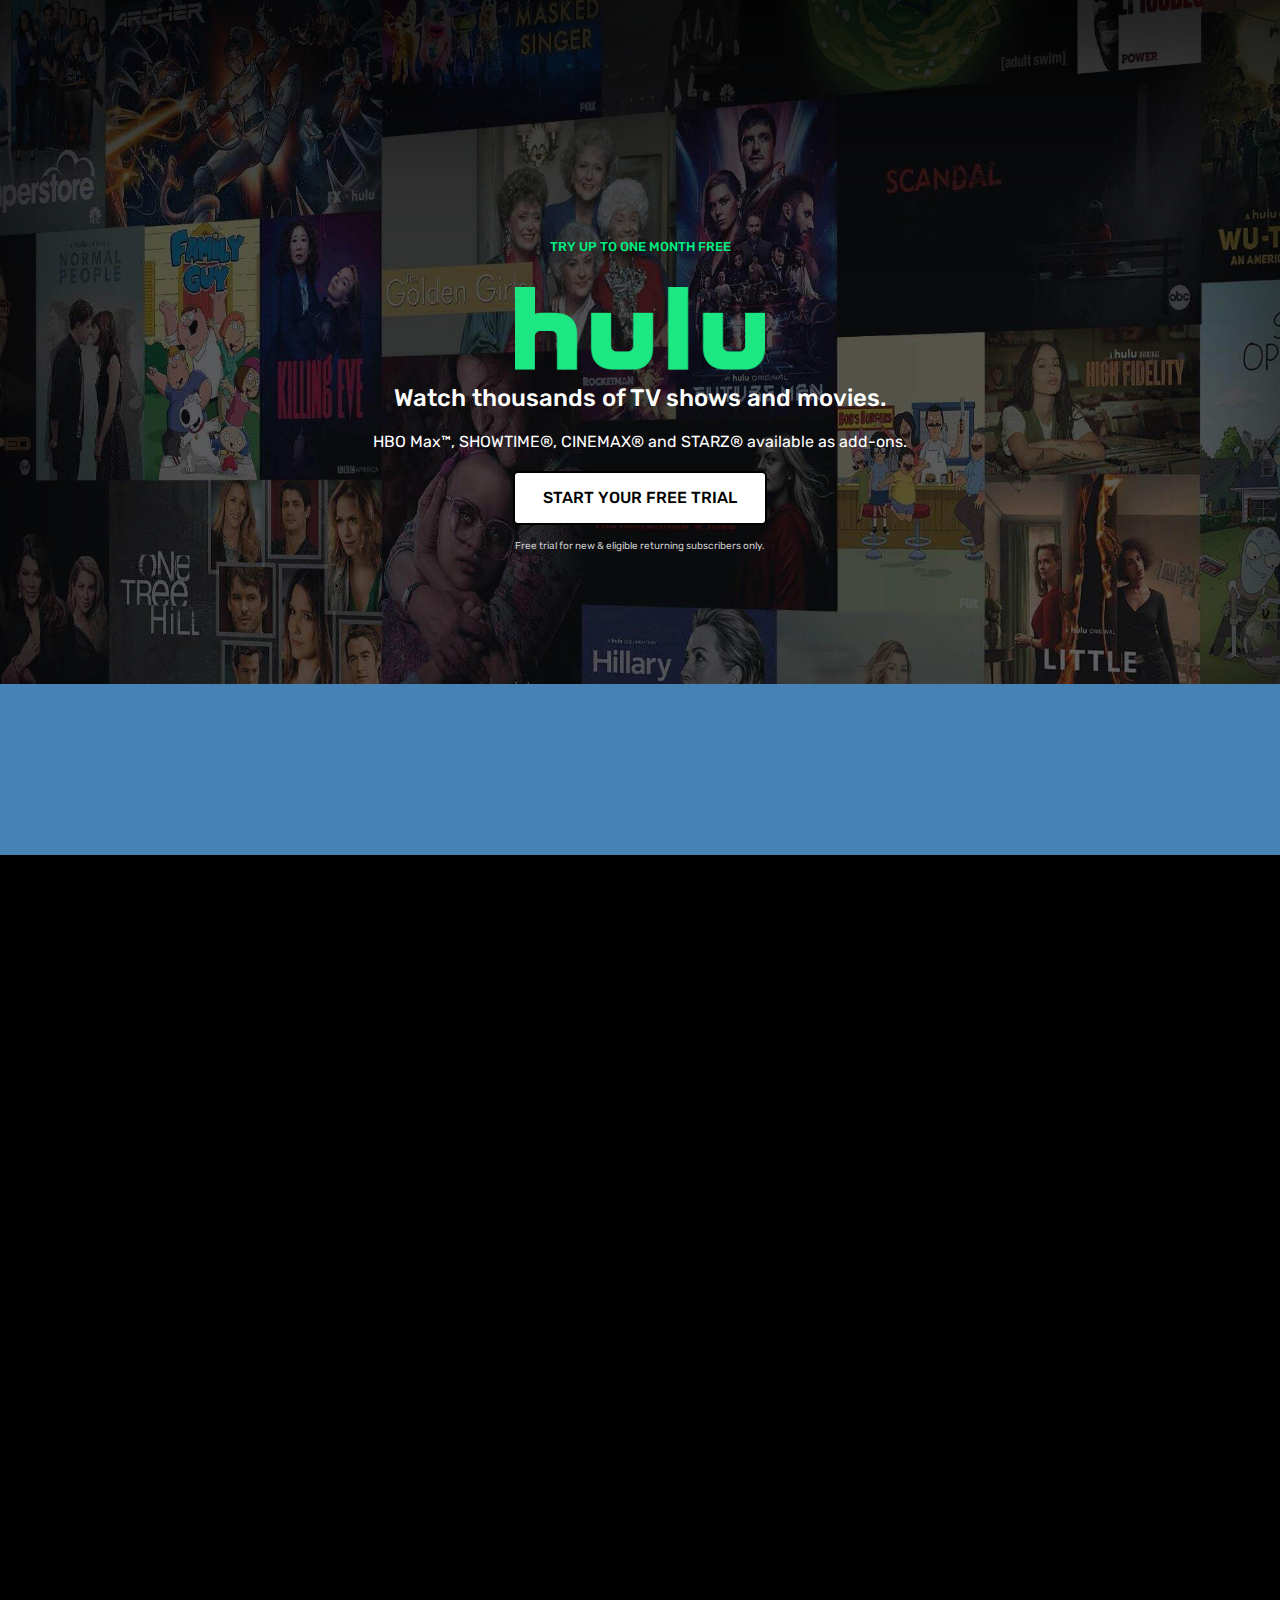
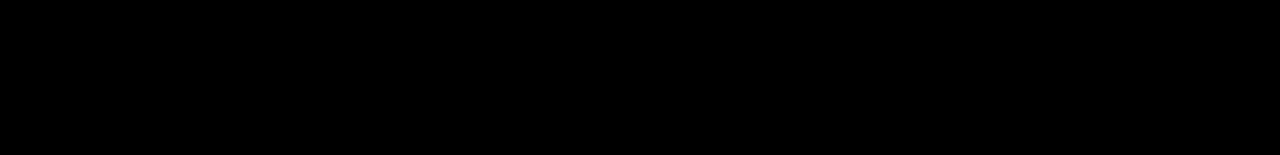
==== hulu.html @ af76e151 "adding the first page" ====
<!DOCTYPE html>
<html lang="en">

<head>
    <meta charset="UTF-8">
    <meta http-equiv="X-UA-Compatible" content="IE=edge">
    <meta name="viewport" content="width=device-width, initial-scale=1.0">
    <title>hulu</title>
    <link rel="stylesheet" href="styling.css">

</head>

<body>
    <!-- Body
    FONT FAMILY    Rubik, sans-serif
    FONT SIZE    16px
    FONT STYLE    normal
    FONT HEIGHT    27.2px
    COLOR    #ffffff 


    Header 3
    FONT FAMILY
    Rubik, sans-serif
    FONT SIZE    26px
    FONT STYLE    normal
    FONT HEIGHT    44.2px
    COLOR    #ffffff

    Header 4
    FONT FAMILY    Rubik, sans-serif
    FONT SIZE    13px
    FONT STYLE    normal
    FONT HEIGHT    22.1px-->


    <div class="startpage">
        <div class="main-container">
            <div class="start-initial-text">TRY UP TO ONE MONTH FREE</div>
            <div class="brand"></div>

            <div class="start-desc-text1">
                Watch thousands of TV shows and movies.
            </div>

            <div class="start-desc-text2">HBO Max™, SHOWTIME®, CINEMAX® and STARZ® available as add-ons.</div>

            <div class="sign-but">START YOUR FREE TRIAL</div>

            <div class="sign-desc">Free trial for new & eligible returning subscribers only.</div>
        </div>
        <div class="get-bundle"></div>
    </div>
    <main>
        <section>

        </section>
    </main>
</body>

</html>
---- styling.css ----
@import url("https://fonts.googleapis.com/css2?family=Rubik:wght@400;500;700;900&display=swap");
:root {
  /* background-colors */
  --darkgrayblue: #4682b4;
  --verydarkgray: #333333;
  --lightgray: #cccccc;
  --green: #00ed82;

  /* text-colors */
  --hoverstate: #ebedf2;
  --font: Rubik, sans-serif;
  /* need to fix the font still */
}

* {
  margin: 0;
  padding: 0;
  font-family: var(--font);
}

/*start page*/
.startpage,
.main-container,
.sign-but {
  display: flex;
  justify-content: center;
  align-items: center;
  flex-direction: column;
  color: white;
}

.startpage {
  height: 95vh;
  background: url(images/header.jpg);
  background-size: cover;
  background-repeat: no-repeat;
  box-shadow: inset 0 100px 150px rgba(0, 0, 0, 0.7);
  position: relative;
}

.main-container {
  /* border: 2px solid white; */
  height: 75%;
  margin: 10px 0 50px 0;
  justify-content: center;
  transform: translateY(-20px);
}

.start-initial-text {
  color: var(--green);
  font-size: 13px;
  margin: 15px;
  font-weight: 500;
}

.brand {
  background-image: url(images/logo.png);
  background-size: contain;
  background-repeat: no-repeat;
  background-position: center;
  height: 100px;
  width: 250px;
  margin: 10px 0 0 0;
  /* border: 2px solid white; */
}

.start-desc-text1 {
  font-size: 1.5rem;
  font-weight: 500;
  margin: 5px 0 20px 0;
  font-size: 16pxpx;
}

.get-bundle {
  position: absolute;
  width: 100%;
  bottom: 0;
  height: 20%;
  background-color: var(--darkgrayblue);
}

.sign-but {
  background-color: white;
  height: 50px;
  width: 250px;
  border: 2px solid black;
  z-index: 2;
  margin: 20px 0 15px 0;
  border-radius: 5px;
  color: black;
  font-weight: 500;
  cursor: pointer;
}
.sign-but:hover {
  background-color: var(--hoverstate);
}
.sign-desc {
  font-size: 10px;
  color: var(--lightgray);
}

/* ---------start page done------------- */
section {
  height: 100vh;
  background-color: black;
}
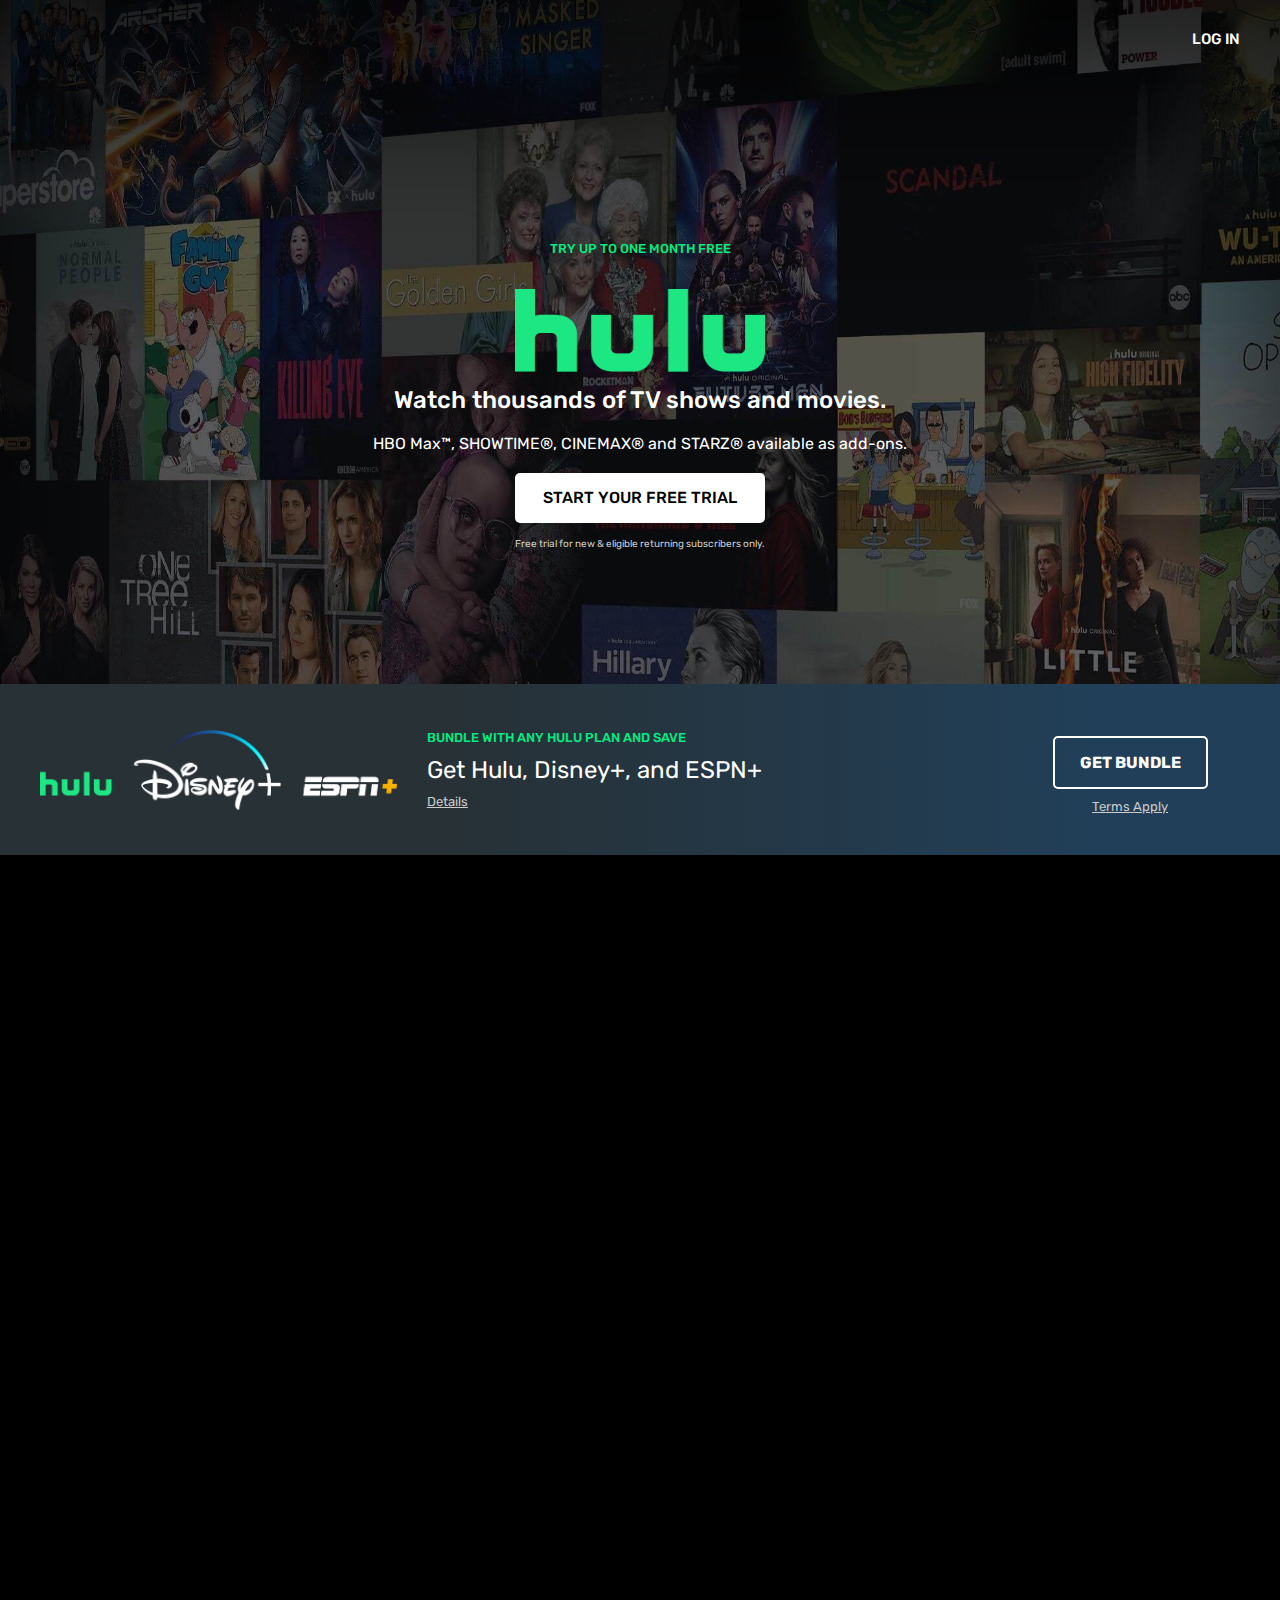
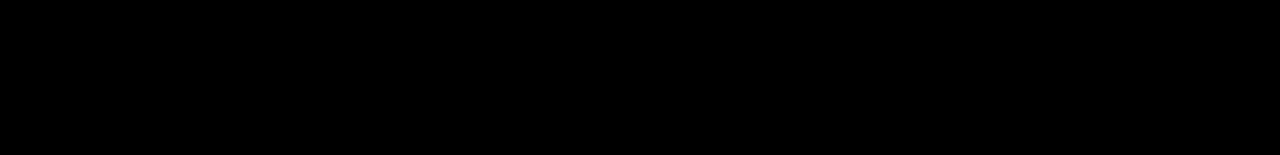
==== commit 4896fd6f: "adding first page" ====
--- a/hulu.html
+++ b/hulu.html
@@ -35,8 +35,11 @@
 
 
     <div class="startpage">
+
+        <div class="login">LOG IN</div>
+
         <div class="main-container">
-            <div class="start-initial-text">TRY UP TO ONE MONTH FREE</div>
+            <div class="start-initial-text green">TRY UP TO ONE MONTH FREE</div>
             <div class="brand"></div>
 
             <div class="start-desc-text1">
@@ -49,7 +52,24 @@
 
             <div class="sign-desc">Free trial for new & eligible returning subscribers only.</div>
         </div>
-        <div class="get-bundle"></div>
+        <div class="get-bundle">
+            <div class="get-bundle--left">
+                <img src="images/logos.png">
+                <div class="get-bundle--left-text">
+                    <div class="green">BUNDLE WITH ANY HULU PLAN AND SAVE</div>
+                    Get Hulu, Disney+, and ESPN+
+                    <a href="#" target="_blank">Details</a>
+                </div>
+
+
+            </div>
+
+            <div class="get-bundle--right">
+                <div class="get-bundle--button">GET BUNDLE</div>
+                <a href="http://" target="_blank">Terms Apply</a>
+            </div>
+
+        </div>
     </div>
     <main>
         <section>
--- a/styling.css
+++ b/styling.css
@@ -1,14 +1,17 @@
 @import url("https://fonts.googleapis.com/css2?family=Rubik:wght@400;500;700;900&display=swap");
 :root {
-  /* background-colors */
+  /* text-colors */
   --darkgrayblue: #4682b4;
   --verydarkgray: #333333;
   --lightgray: #cccccc;
   --green: #00ed82;
 
-  /* text-colors */
+  /* background-colors */
   --hoverstate: #ebedf2;
   --font: Rubik, sans-serif;
+  --offblack: #151516;
+  --offwhite: #ebedf2;
+  --lightoffwhite: #f7f7f9;
   /* need to fix the font still */
 }
 
@@ -37,16 +40,25 @@
   box-shadow: inset 0 100px 150px rgba(0, 0, 0, 0.7);
   position: relative;
 }
+.login {
+  position: absolute;
+  right: 0;
+  top: 0;
+  color: white;
+  font-size: 15px;
+  padding: 10px;
+  font-weight: 500;
+  margin: 20px 30px;
+}
 
 .main-container {
-  /* border: 2px solid white; */
   height: 75%;
   margin: 10px 0 50px 0;
   justify-content: center;
   transform: translateY(-20px);
 }
 
-.start-initial-text {
+.green {
   color: var(--green);
   font-size: 13px;
   margin: 15px;
@@ -61,36 +73,30 @@
   height: 100px;
   width: 250px;
   margin: 10px 0 0 0;
-  /* border: 2px solid white; */
 }
 
 .start-desc-text1 {
   font-size: 1.5rem;
   font-weight: 500;
   margin: 5px 0 20px 0;
-  font-size: 16pxpx;
-}
-
-.get-bundle {
-  position: absolute;
-  width: 100%;
-  bottom: 0;
-  height: 20%;
-  background-color: var(--darkgrayblue);
+  /* font-size: 16px; */
 }
 
 .sign-but {
   background-color: white;
   height: 50px;
   width: 250px;
-  border: 2px solid black;
+  /* border: 2px solid black; */
+  color: var(--verydarkgray);
   z-index: 2;
   margin: 20px 0 15px 0;
   border-radius: 5px;
   color: black;
   font-weight: 500;
   cursor: pointer;
+  transition: all 200ms;
 }
+
 .sign-but:hover {
   background-color: var(--hoverstate);
 }
@@ -99,7 +105,76 @@
   color: var(--lightgray);
 }
 
+.get-bundle {
+  position: absolute;
+  width: 100%;
+  bottom: 0;
+  height: 20%;
+
+  background: var(--offblack);
+  background: linear-gradient(90deg, rgb(39, 49, 54) 35%, rgb(33, 63, 88) 85%);
+  display: flex;
+  justify-content: space-between;
+  /* justify-content: space-evenly; */
+  align-items: center;
+}
+
+.get-bundle--left {
+  display: flex;
+  justify-content: center;
+  align-items: center;
+  padding: 0 20px;
+}
+
+.get-bundle--left-text {
+  /* border: 3px solid white; */
+  display: flex;
+  justify-content: space-evenly;
+  flex-direction: column;
+  height: 100px;
+  font-size: 24px;
+  padding: 0 10px;
+}
+.get-bundle--left .green {
+  margin: 0;
+}
+a {
+  font-size: 13px;
+  text-decoration: underline;
+  color: var(--lightgray);
+}
+.get-bundle--left img {
+  height: 80px;
+  margin: 0 20px;
+}
+.get-bundle--right,
+.get-bundle--button {
+  display: flex;
+  justify-content: center;
+  align-items: center;
+}
+
+.get-bundle--right {
+  height: 100px;
+  width: 300px;
+  flex-direction: column;
+}
+.get-bundle--button {
+  border: 2px solid white;
+  color: white;
+  border-radius: 5px;
+  font-weight: 700;
+  margin: 10px 0;
+  padding: 15px 25px;
+  transition: all 200ms;
+}
+.get-bundle--button:hover {
+  color: black;
+  font-weight: 700;
+  background-color: white;
+}
 /* ---------start page done------------- */
+
 section {
   height: 100vh;
   background-color: black;
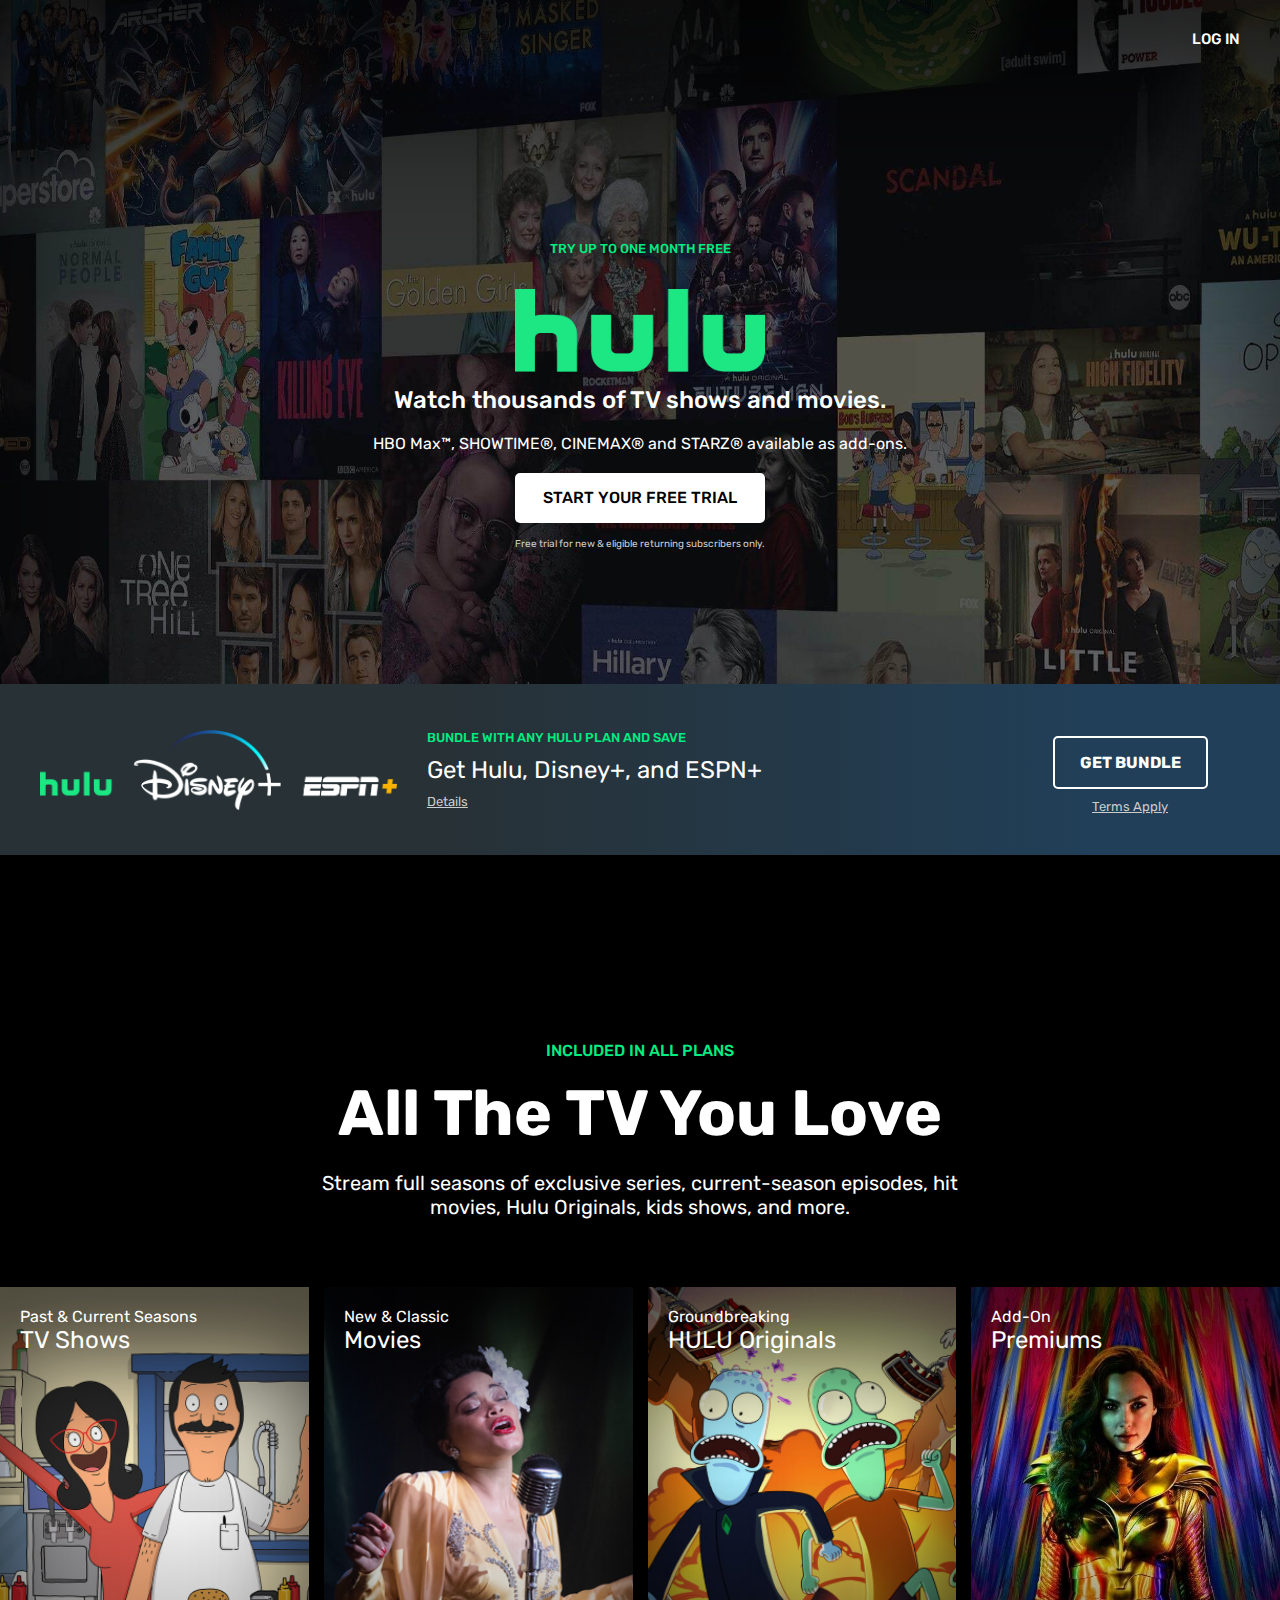
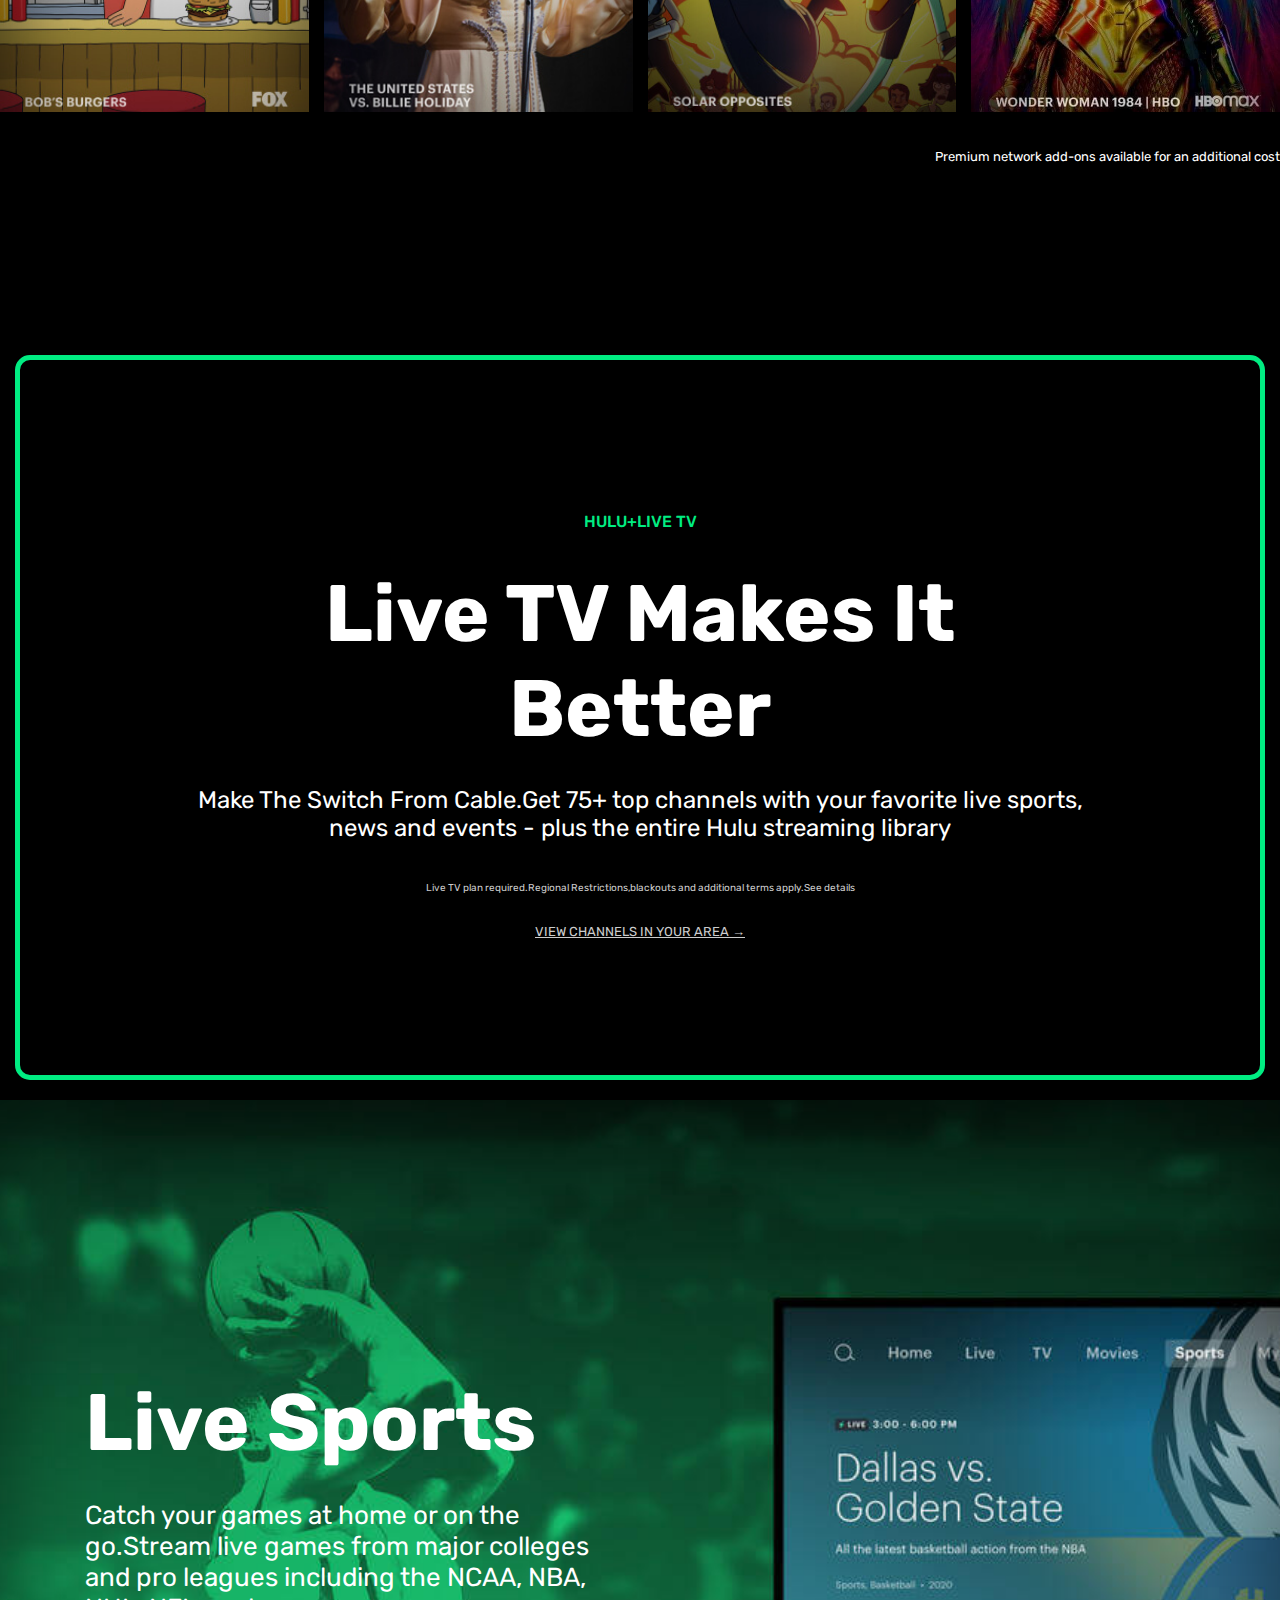
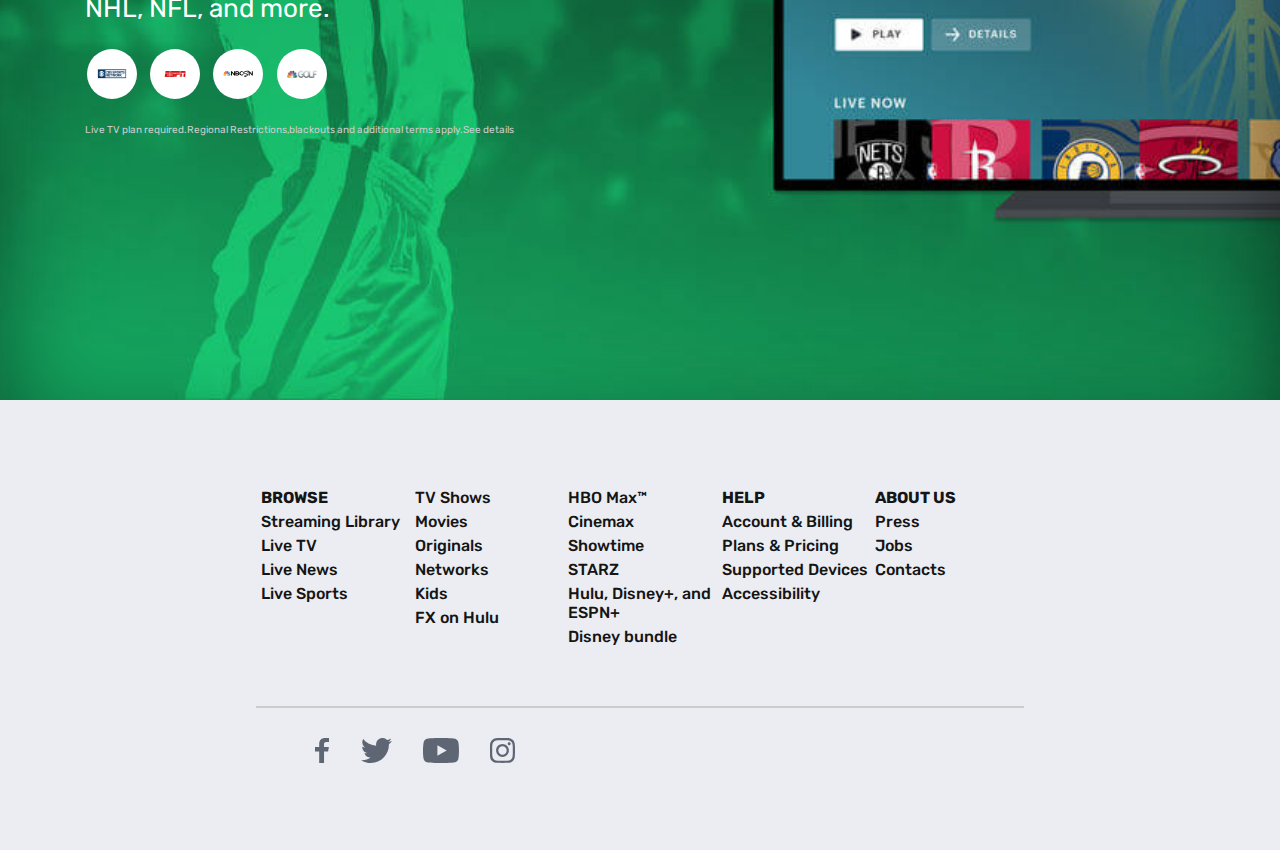
==== commit 5d10b01d: "login remaining" ====
--- a/hulu.html
+++ b/hulu.html
@@ -11,27 +11,6 @@
 </head>
 
 <body>
-    <!-- Body
-    FONT FAMILY    Rubik, sans-serif
-    FONT SIZE    16px
-    FONT STYLE    normal
-    FONT HEIGHT    27.2px
-    COLOR    #ffffff 
-
-
-    Header 3
-    FONT FAMILY
-    Rubik, sans-serif
-    FONT SIZE    26px
-    FONT STYLE    normal
-    FONT HEIGHT    44.2px
-    COLOR    #ffffff
-
-    Header 4
-    FONT FAMILY    Rubik, sans-serif
-    FONT SIZE    13px
-    FONT STYLE    normal
-    FONT HEIGHT    22.1px-->
 
 
     <div class="startpage">
@@ -60,8 +39,6 @@
                     Get Hulu, Disney+, and ESPN+
                     <a href="#" target="_blank">Details</a>
                 </div>
-
-
             </div>
 
             <div class="get-bundle--right">
@@ -72,10 +49,164 @@
         </div>
     </div>
     <main>
-        <section>
-
+        <section class="p2">
+            <div class="page-2">
+                <div class="green">INCLUDED IN ALL PLANS
+                </div>
+                <div class="page-2-head">
+                    All The TV You Love
+                </div>
+
+                <div class="page-2-text">
+                    Stream full seasons of exclusive series, current-season episodes, hit movies, Hulu Originals, kids
+                    shows, and more.
+                </div>
+
+                <div class="cards">
+                    <div class="tv">
+                        <div class="card-normal">Past & Current Seasons</div>
+                        <div class="card-bold">TV Shows</div>
+                    </div>
+                    <div class="movies">
+                        <div class="card-normal">New & Classic</div>
+                        <div class="card-bold">Movies</div>
+                    </div>
+                    <div class="originals">
+                        <div class="card-normal">Groundbreaking</div>
+                        <div class="card-bold">HULU Originals</div>
+                    </div>
+                    <div class="premiums">
+                        <div class="card-normal">Add-On</div>
+                        <div class="card-bold">Premiums</div>
+                    </div>
+                </div>
+                <div class="cards-text">Premium network add-ons available for an additional cost</div>
+            </div>
+        </section>
+
+        <section class="p3">
+            <div class="page-3">
+                <div class="page-3-container">
+                    <div class="green">HULU+LIVE TV</div>
+                    <div class="page-3--head">
+                        Live TV Makes It Better
+                    </div>
+                    <div class="page-3--text-normal">Make The Switch From Cable.Get 75+ top channels with your favorite
+                        live sports, news and events - plus the entire Hulu streaming library</div>
+                    <div class="page-3--text-small">
+                        Live TV plan required.Regional Restrictions,blackouts and additional terms apply.See details
+                    </div>
+
+                    <a href="#">VIEW CHANNELS IN YOUR AREA →</a>
+                </div>
+            </div>
+        </section>
+
+        <section class="p4">
+            <div class="page-4">
+                <div class="page-4--head">Live Sports</div>
+                <div class="page-4--text">
+                    Catch your games at home or on the go.Stream live games from major
+                    colleges and pro leagues including the NCAA, NBA, NHL, NFL, and more.
+                </div>
+                <div class="page-4-logos">
+                    <div class="logo" id="l1">
+                        <img src="images/logo-sports-logo-1.png">
+                    </div>
+                    <div class="logo" id="l2">
+                        <img src="images/logo-sports-logo-2.png">
+                    </div>
+                    <div class="logo" id="l3">
+                        <img src="images/logo-sports-logo-3.svg">
+                    </div>
+                    <div class="logo" id="l4">
+                        <img src="images/logo-sports-logo-4.png">
+                    </div>
+                </div>
+                <div class="page-3--text-small">
+                    Live TV plan required.Regional Restrictions,blackouts and additional terms apply.See details
+                </div>
+            </div>
         </section>
     </main>
+    <footer>
+        <div class="footer-content">
+            <ul>
+                <li class="f-bold"> BROWSE
+                </li>
+                <li> Streaming Library
+                </li>
+                <li> Live TV
+                </li>
+                <li> Live News
+                </li>
+                <li> Live Sports
+                </li>
+            </ul>
+            <ul>
+                <li> TV Shows
+                </li>
+                <li> Movies
+                </li>
+                <li> Originals
+                </li>
+                <li> Networks
+                </li>
+                <li> Kids
+                </li>
+                <li> FX on Hulu
+                </li>
+            </ul>
+
+            <ul>
+                <li> HBO Max™
+                </li>
+                <li> Cinemax
+                </li>
+                <li> Showtime
+                </li>
+                <li> STARZ
+                </li>
+                <li> Hulu, Disney+, and ESPN+
+                </li>
+                <li> Disney bundle
+                </li>
+            </ul>
+            <ul>
+                <li class="f-bold">HELP</li>
+                <li> Account & Billing
+                </li>
+                <li> Plans & Pricing
+                </li>
+                <li> Supported Devices
+                </li>
+                <li> Accessibility
+                </li>
+            </ul>
+            <ul>
+                <li class="f-bold">ABOUT US</li>
+                <li>Press</li>
+                <li>Jobs</li>
+                <li>Contacts</li>
+            </ul>
+        </div>
+
+        <div class="handle-logos">
+            <div id="h-logo1">
+                <img src="images/facebook.svg">
+            </div>
+            <div id="h-logo2">
+                <img src="images/twitter.svg">
+            </div>
+            <div id="h-logo3">
+                <img src="images/youtube.svg">
+            </div>
+            <div id="h-logo4">
+                <img src="images/instagram.svg">
+            </div>
+        </div>
+
+    </footer>
 </body>
 
 </html>--- a/styling.css
+++ b/styling.css
@@ -19,8 +19,12 @@
   margin: 0;
   padding: 0;
   font-family: var(--font);
-}
-
+  box-sizing: border-box;
+}
+section {
+  height: 100vh;
+  background-color: black;
+}
 /*start page*/
 .startpage,
 .main-container,
@@ -175,7 +179,238 @@
 }
 /* ---------start page done------------- */
 
-section {
-  height: 100vh;
+/* second page */
+.p2,
+.p3 {
+  height: 120vh;
   background-color: black;
-}
+  padding: 8px;
+}
+
+.p2,
+.page-2 {
+  display: flex;
+  justify-content: center;
+  align-items: center;
+  color: white;
+  flex-direction: column;
+}
+.page-2 .green {
+  font-size: 16px;
+}
+
+.page-2-head {
+  font-size: 4em;
+  font-weight: 700;
+  margin: 0 0 20px 0;
+}
+.page-2-text {
+  display: block;
+  width: 55%;
+  text-align: center;
+  font-size: 20px;
+  margin: 0 0 30px 0;
+}
+
+.cards {
+  height: 500px;
+  width: 1280px;
+  /* border: 2px solid white; */
+
+  display: flex;
+  justify-content: center;
+  align-items: center;
+  gap: 15px;
+}
+
+.tv,
+.movies,
+.premiums,
+.originals {
+  height: 85%;
+  flex-basis: 25%;
+  display: flex;
+  flex-direction: column;
+  padding: 20px;
+  color: white;
+  background-size: cover;
+  background-repeat: no-repeat;
+  background-position: center;
+  box-shadow: inset 0 80px 100px rgba(0, 0, 0, 0.7);
+  position: relative;
+}
+
+.tv {
+  background-image: url(images/cover1.jpg);
+}
+.movies {
+  background-image: url(images/cover2.jpg);
+}
+.originals {
+  background-image: url(images/cover3.jpg);
+}
+.premiums {
+  background-image: url(images/cover4.jpg);
+}
+.cards-text {
+  align-self: flex-end;
+  font-size: 13px;
+}
+.card-bold {
+  /* font-weight: 700; */
+  font-size: 24px;
+}
+/* ---------second page done------------- */
+
+/* third page */
+.p3 {
+  height: 85vh;
+  padding: 15px;
+}
+.p3,
+.page-3,
+.page-3-container {
+  display: flex;
+  justify-content: center;
+  align-items: center;
+  flex-direction: column;
+  text-align: center;
+}
+
+.page-3 {
+  border: 5px solid var(--green);
+  height: 100%;
+  width: 100%;
+  border-radius: 15px;
+  margin: 5px;
+  color: white;
+}
+.page-3 .green {
+  font-size: 16px;
+}
+.page-3-container {
+  /* border: 2px solid white; */
+  height: 100%;
+  width: 75%;
+  padding: 10px;
+}
+.page-3--head {
+  font-size: 5rem;
+  font-weight: 700;
+  margin: 20px;
+}
+.page-3--text-normal {
+  font-size: 24px;
+  margin: 10px;
+}
+.page-3--text-small {
+  font-size: 10px;
+  color: var(--lightgray);
+  margin: 30px;
+}
+/* ---------third page done------------- */
+
+/* fourth page */
+.p4,
+.page-4 {
+  display: flex;
+  justify-content: center;
+  align-items: flex-start;
+  flex-direction: column;
+}
+.p4 {
+  background-image: url(images/live-sports.jpg);
+  background-size: cover;
+  background-position: center;
+  box-shadow: inset 0 40px 100px rgba(0, 0, 0, 0.5);
+  color: white;
+  padding: 10px;
+}
+
+.page-4 {
+  height: 100%;
+  width: 75%;
+  margin: 10px;
+  padding: 50px;
+}
+.page-4--head {
+  font-size: 5rem;
+  font-weight: 700;
+  margin: 15px;
+}
+.page-4--text {
+  width: 60%;
+  font-size: 26px;
+  margin: 15px;
+}
+.page-4-logos {
+  height: 60px;
+  width: 30%;
+  margin: 10px 10px;
+  display: flex;
+  justify-content: space-around;
+}
+.logo {
+  height: 50px;
+  width: 50px;
+  border-radius: 50%;
+  background-image: url(images/network-logo-bg.png);
+  background-position: center;
+  display: flex;
+  justify-content: center;
+  align-items: center;
+}
+.logo img {
+  height: 20px;
+  width: 30px;
+}
+.page-4 .page-3--text-small {
+  margin: 5px 15px;
+}
+
+/* ---------fourth page done------------- */
+/* footer */
+footer {
+  height: 50vh;
+  background-color: var(--offwhite);
+  display: flex;
+  justify-content: center;
+  align-items: center;
+  flex-direction: column;
+}
+.footer-content {
+  height: 50%;
+  width: 60%;
+  margin: 15px;
+  display: flex;
+  justify-content: center;
+  align-items: flex-start;
+  border-bottom: 2px solid var(--lightgray);
+}
+ul {
+  flex-direction: column;
+  height: 80%;
+  width: 30%;
+}
+ul li {
+  display: flex;
+  width: 100%;
+  margin: 5px;
+  font-weight: 500;
+  color: var(--offblack);
+}
+.f-bold {
+  font-weight: 700;
+}
+.handle-logos {
+  display: flex;
+  width: 230px;
+  padding: 5px 15px;
+  justify-content: space-between;
+  align-self: flex-start;
+  margin: 10px 0 10px 300px;
+}
+.handle-logos img {
+  height: 25px;
+}
+/* --------footer done------------- */
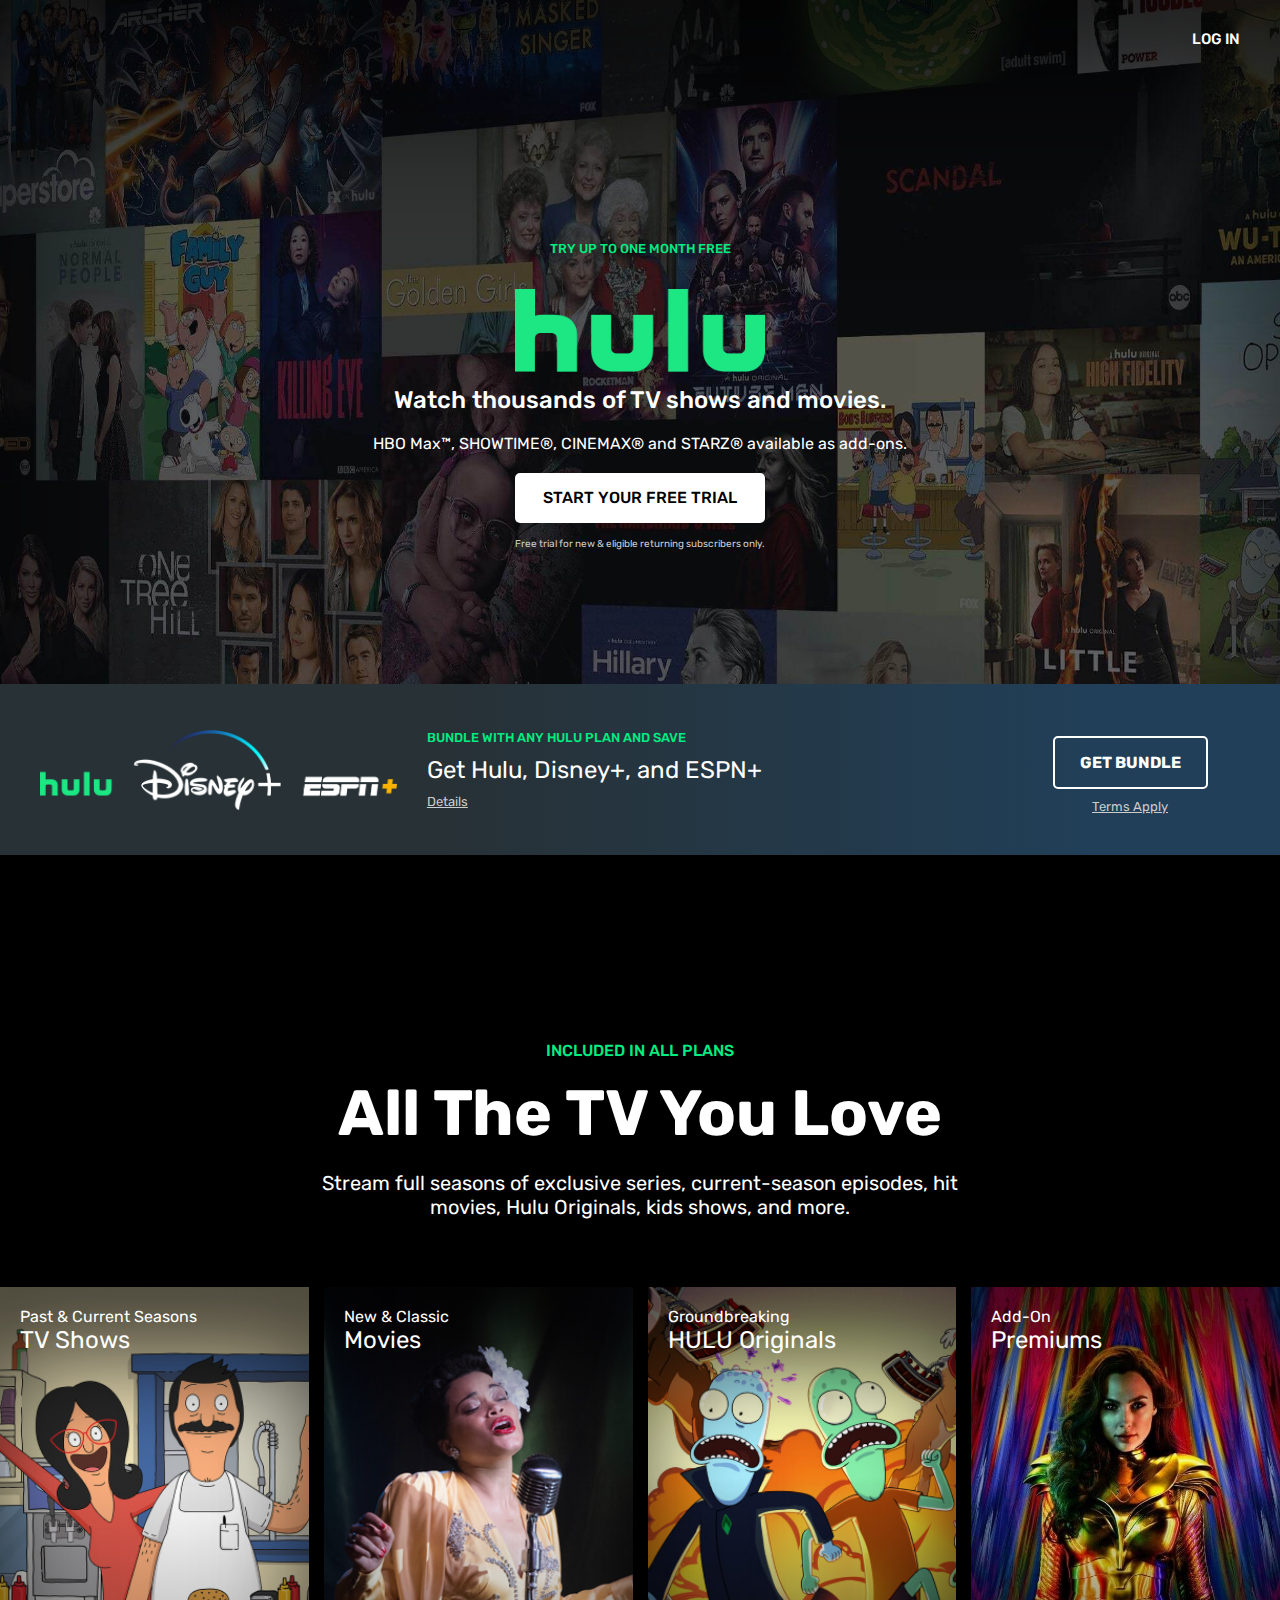
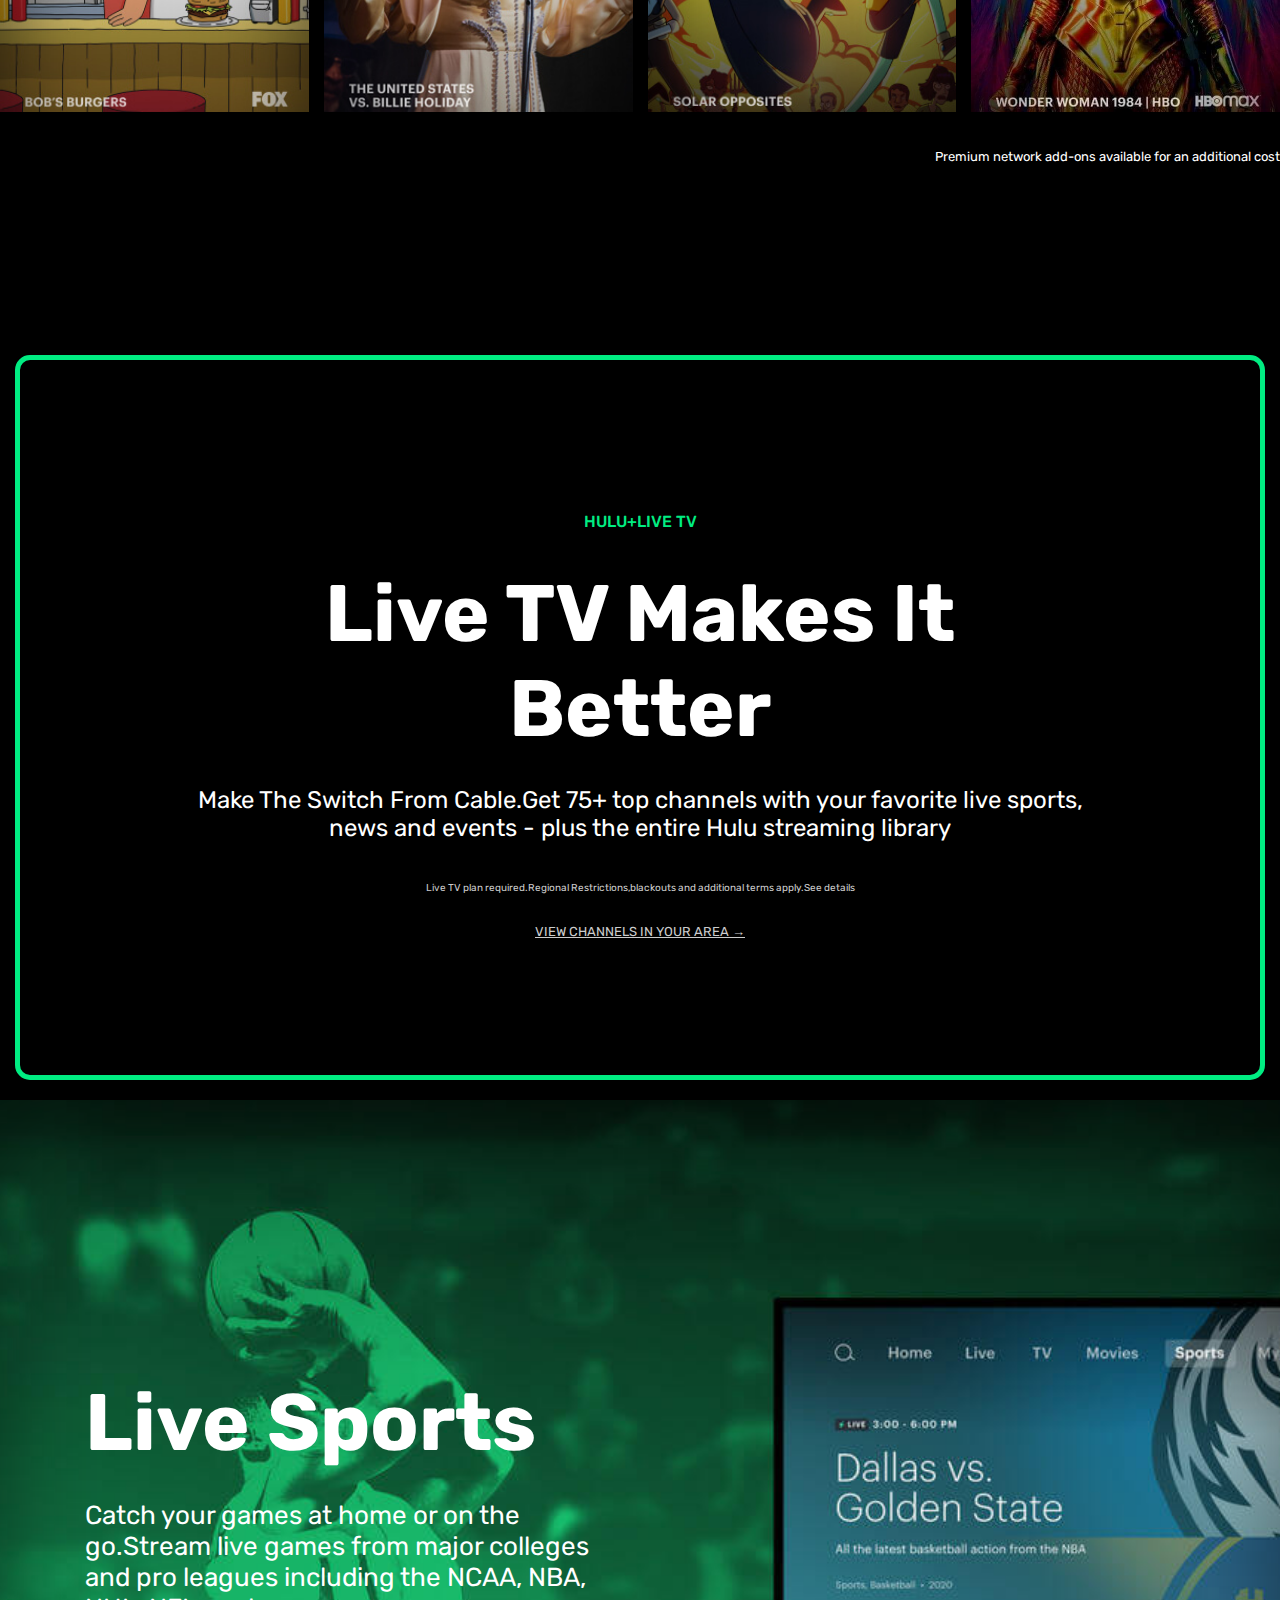
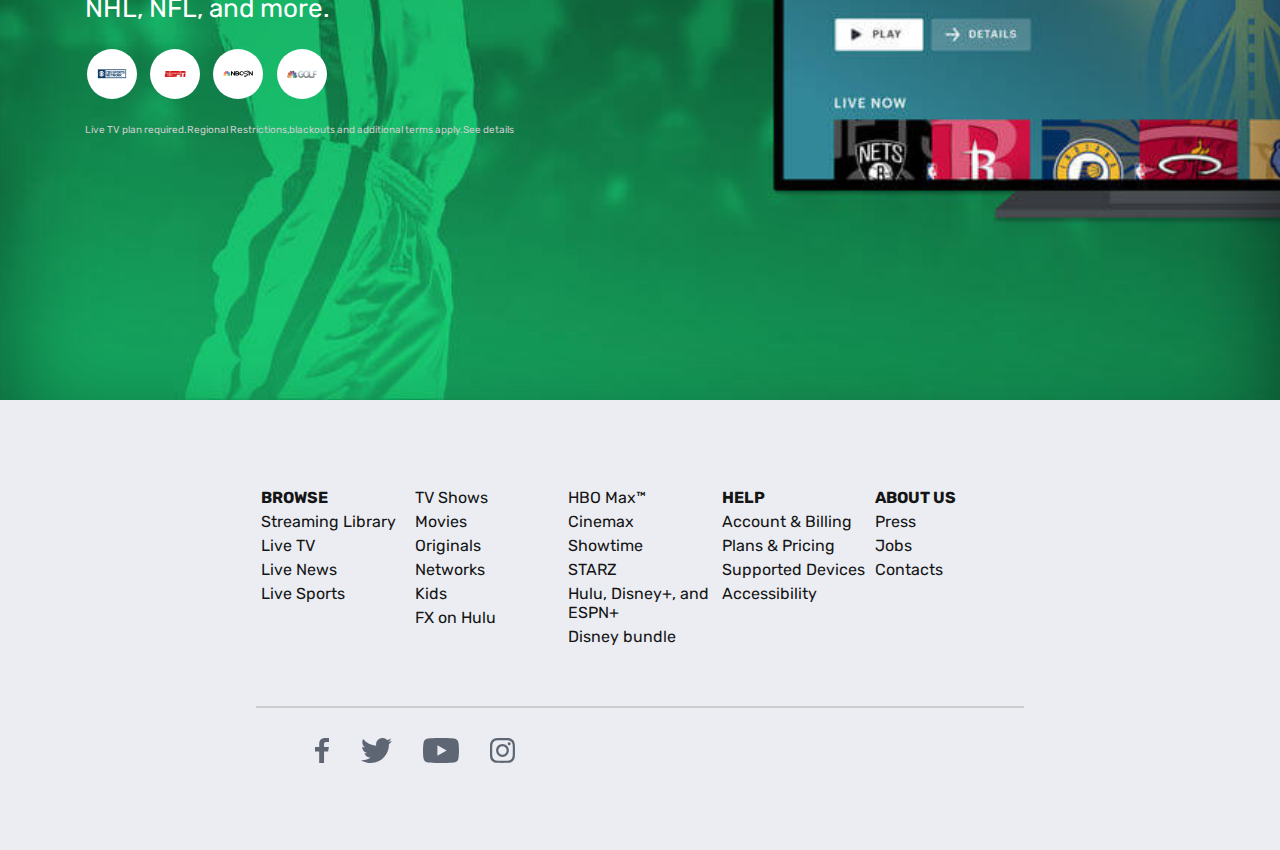
==== commit 69555814: "desktop done" ====
--- a/hulu.html
+++ b/hulu.html
@@ -7,11 +7,36 @@
     <meta name="viewport" content="width=device-width, initial-scale=1.0">
     <title>hulu</title>
     <link rel="stylesheet" href="styling.css">
-
 </head>
 
 <body>
 
+    <div class="overlay hidden">
+
+        <div class="login-area">
+            <form class="login-page">
+                <div class="cross">
+                    <img src="images/close.svg">
+                </div>
+                <div class="l-content">
+                    <h2>Log In</h2>
+                    <div class="l-head">
+                        EMAIL
+                    </div>
+                    <input type="text" class="input">
+                    <div class="l-head">
+                        PASSWORD
+                    </div>
+                    <input type="password" class="input">
+                </div>
+                <div class="login-but">LOG IN</div>
+            </form>
+            <div class="free-trail">
+                Dont have an account?
+                <div id="blue">Start your free trial</div>
+            </div>
+        </div>
+    </div>
 
     <div class="startpage">
 
@@ -205,8 +230,9 @@
                 <img src="images/instagram.svg">
             </div>
         </div>
-
     </footer>
+
+    <script src="brain.js"></script>
 </body>
 
 </html>--- a/styling.css
+++ b/styling.css
@@ -12,7 +12,8 @@
   --offblack: #151516;
   --offwhite: #ebedf2;
   --lightoffwhite: #f7f7f9;
-  /* need to fix the font still */
+
+  --font: rubik, sans-serif;
 }
 
 * {
@@ -21,10 +22,111 @@
   font-family: var(--font);
   box-sizing: border-box;
 }
+
 section {
   height: 100vh;
   background-color: black;
 }
+/* LOGIN */
+
+.overlay {
+  position: absolute;
+  background-color: rgba(0, 0, 0, 0.6);
+  height: 100vh;
+  width: 100%;
+  z-index: 3;
+  transition: all 500ms;
+}
+
+.login-area {
+  display: flex;
+  justify-content: center;
+  align-items: center;
+  flex-direction: column;
+  height: 100%;
+}
+
+.login-page {
+  z-index: 5;
+  height: 350px;
+  width: 300px;
+  background-color: white;
+  display: flex;
+  justify-content: flex-start;
+  align-items: center;
+  flex-direction: column;
+  padding: 15px 25px;
+  position: relative;
+}
+
+.cross {
+  position: absolute;
+  right: 0;
+  top: 0;
+  margin: 15px 10px;
+  cursor: pointer;
+}
+.cross img {
+  height: 20px;
+}
+
+.l-content {
+  position: relative;
+  display: flex;
+  justify-content: center;
+  flex-direction: column;
+  height: 300px;
+  width: 230px;
+  /* border: 2px solid yellow; */
+  margin: 10px 0 10px 0;
+}
+
+.l-head {
+  font-weight: 500;
+  font-size: 15px;
+  margin: 15px 0 5px 0px;
+}
+
+input {
+  width: 100%;
+  height: 30px;
+}
+
+.login-but {
+  background-color: black;
+  width: 230px;
+  height: 40px;
+  color: white;
+  display: flex;
+  justify-content: center;
+  align-items: center;
+  padding: 10px 10px;
+  border-radius: 5px;
+  margin: 5px 0 20px 0;
+  font-size: 14px;
+  cursor: pointer;
+}
+
+.free-trail {
+  width: 300px;
+  padding: 15px;
+  color: black;
+  background-color: #ebedf2;
+}
+
+#blue {
+  color: #4682b4;
+  cursor: pointer;
+}
+
+.hidden {
+  display: none;
+}
+
+/* -------------------------- */
+
+/* -------------------------- */
+
 /*start page*/
 .startpage,
 .main-container,
@@ -53,6 +155,7 @@
   padding: 10px;
   font-weight: 500;
   margin: 20px 30px;
+  cursor: pointer;
 }
 
 .main-container {
@@ -396,7 +499,6 @@
   display: flex;
   width: 100%;
   margin: 5px;
-  font-weight: 500;
   color: var(--offblack);
 }
 .f-bold {
